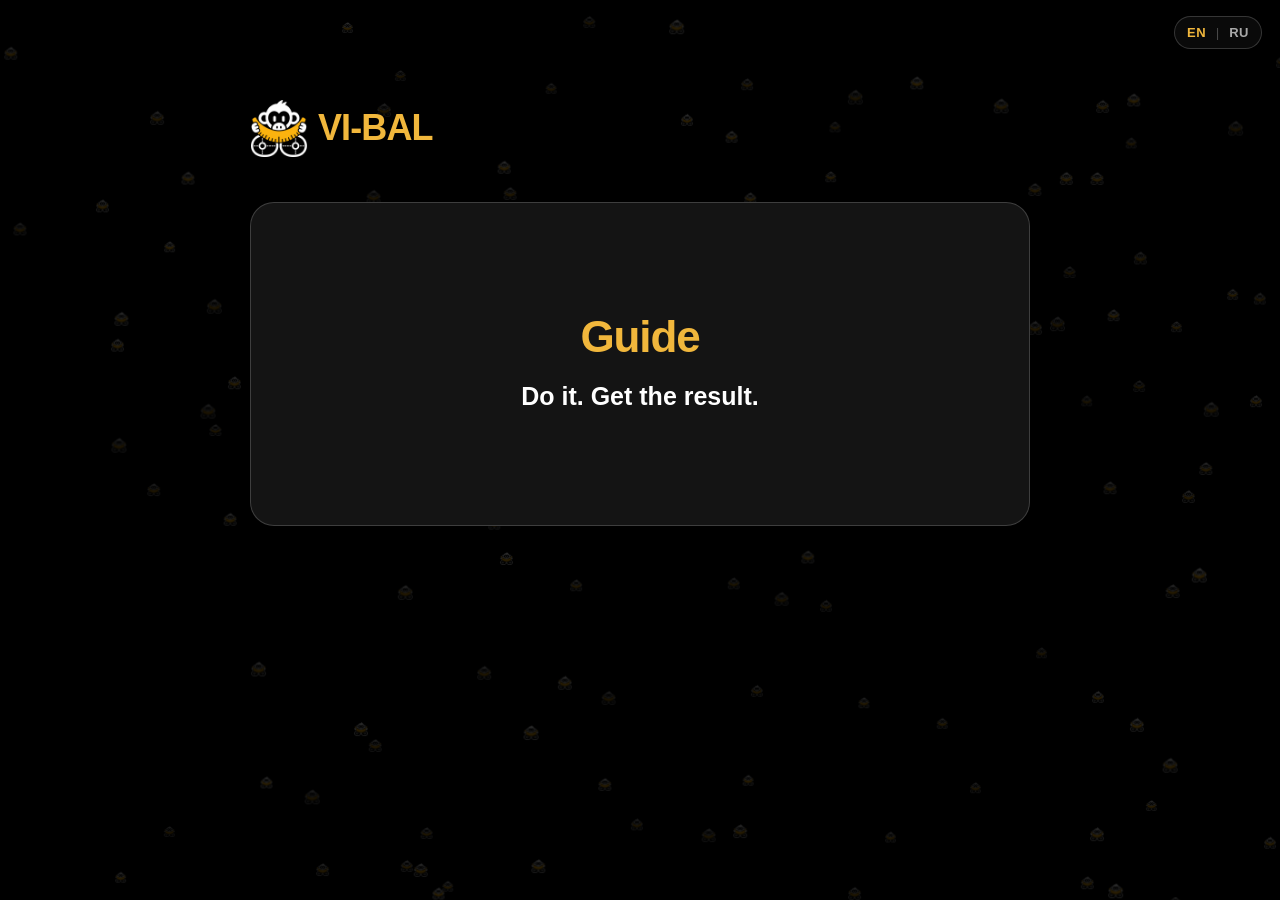
==== guide/index.html @ fb965105 "Add files via upload" ====
<!doctype html>
<html lang="en" data-current-lang="en">
<head>
  <meta charset="utf-8">
  <meta name="viewport" content="width=device-width, initial-scale=1, viewport-fit=cover">
  <meta name="theme-color" content="#000000">
  <title>Guide — VI-BAL</title>
  <link rel="icon" type="image/png" href="../assets/favicon.png">
  <link rel="stylesheet" href="../assets/style.css">
  <script src="../assets/site.js" defer></script>
</head>
<body data-title-en="Guide — VI-BAL" data-title-ru="Инструкция — VI-BAL">
  <nav class="lang-switch" aria-label="Language">
    <button type="button" data-lang-button="en">EN</button><span class="divider">|</span><button type="button" data-lang-button="ru">RU</button>
  </nav>
  <main class="inner-page">
    <div class="inner-wrap">
      <a class="brand-home" data-route data-file-href="../index.html" data-web-href="../" href="../index.html?lang=en"><img src="../assets/MonkeyLogo.jpg" alt=""><span>VI-BAL</span></a>
      <section class="content-card centered">
        <div>
          <div data-lang="en"><h1 class="page-title">Guide</h1><p class="page-lead">Do it. Get the result.</p></div>
          <div data-lang="ru"><h1 class="page-title">Инструкция</h1><p class="page-lead">Сделай. Получи результат.</p></div>
        </div>
      </section>
    </div>
  </main>
</body>
</html>
---- assets/style.css ----
:root {
  --bg: #000000;
  --yellow: rgb(241, 183, 60);
  --panel: rgb(20, 20, 20);
  --panel-border: rgba(255, 255, 255, 0.18);
  --text: #ffffff;
  --text-secondary: rgba(255, 255, 255, 0.65);
  --page-pad: clamp(18px, 4vw, 42px);
  --card-radius: clamp(16px, 2.2vw, 24px);
  --button-radius: clamp(14px, 1.9vw, 20px);
  --content-width: 780px;
}

* { box-sizing: border-box; }

html {
  background: var(--bg);
  color-scheme: dark;
  overscroll-behavior-y: none;
}

body {
  margin: 0;
  min-height: 100vh;
  background: var(--bg);
  color: var(--text);
  font-family: -apple-system, BlinkMacSystemFont, "SF Pro Display", "SF Pro Text", "Segoe UI", sans-serif;
  -webkit-font-smoothing: antialiased;
  text-rendering: optimizeLegibility;
}

a { color: inherit; }

button, a {
  -webkit-tap-highlight-color: transparent;
}

:focus-visible {
  outline: 3px solid rgba(241, 183, 60, 0.9);
  outline-offset: 4px;
}

.lang-switch {
  position: fixed;
  z-index: 10;
  top: max(16px, env(safe-area-inset-top));
  right: max(18px, env(safe-area-inset-right));
  display: inline-flex;
  align-items: center;
  gap: 7px;
  padding: 7px 9px;
  border: 1px solid var(--panel-border);
  border-radius: 999px;
  background: rgba(12, 12, 12, 0.86);
  backdrop-filter: blur(10px);
  -webkit-backdrop-filter: blur(10px);
}

.lang-switch button {
  appearance: none;
  border: 0;
  padding: 2px 3px;
  background: transparent;
  color: var(--text-secondary);
  font: inherit;
  font-size: 13px;
  line-height: 1;
  font-weight: 700;
  letter-spacing: 0.04em;
  cursor: pointer;
}

.lang-switch button.active { color: var(--yellow); }
.lang-switch .divider { color: rgba(255,255,255,0.28); font-size: 12px; }

.home-page {
  min-height: 100vh;
  display: grid;
  place-items: center;
  padding: clamp(68px, 9vh, 96px) var(--page-pad) clamp(34px, 6vh, 68px);
}

.home-stack {
  width: min(100%, 500px);
  display: flex;
  flex-direction: column;
  align-items: stretch;
  gap: clamp(13px, 2vh, 18px);
}

.hero-brand {
  display: flex;
  flex-direction: column;
  align-items: center;
  gap: clamp(8px, 1.4vh, 12px);
  margin-bottom: clamp(10px, 2vh, 18px);
}

.hero-logo {
  display: block;
  width: clamp(170px, 32vw, 270px);
  height: auto;
  max-height: 31vh;
  object-fit: contain;
}

.hero-title {
  margin: 0;
  color: var(--yellow);
  font-size: clamp(48px, 8vw, 72px);
  line-height: 0.98;
  font-weight: 900;
  letter-spacing: -0.035em;
}

.menu-button {
  display: grid;
  place-items: center;
  min-height: clamp(56px, 7.2vh, 66px);
  padding: 12px 20px;
  border: 1px solid var(--panel-border);
  border-radius: var(--button-radius);
  background: var(--yellow);
  color: #000;
  text-decoration: none;
  font-size: clamp(18px, 2.4vw, 21px);
  font-weight: 650;
  text-align: center;
  transition: filter 120ms ease, transform 120ms ease;
}

.menu-button:hover { filter: brightness(1.045); }
.menu-button:active { transform: scale(0.992); filter: brightness(0.97); }

.inner-page {
  min-height: 100vh;
  padding: clamp(82px, 11vh, 112px) var(--page-pad) clamp(34px, 6vh, 72px);
}

.inner-wrap {
  width: min(100%, var(--content-width));
  margin: 0 auto;
}

.brand-home {
  width: fit-content;
  display: inline-flex;
  align-items: center;
  gap: 10px;
  margin-bottom: clamp(28px, 5vh, 48px);
  color: var(--yellow);
  text-decoration: none;
}

.brand-home img {
  width: clamp(44px, 6vw, 58px);
  height: clamp(44px, 6vw, 58px);
  object-fit: cover;
}

.brand-home span {
  font-size: clamp(27px, 4vw, 36px);
  line-height: 1;
  font-weight: 900;
  letter-spacing: -0.025em;
}

.content-card {
  width: 100%;
  padding: clamp(22px, 4vw, 38px);
  border: 1px solid var(--panel-border);
  border-radius: var(--card-radius);
  background: var(--panel);
}

.content-card.centered {
  min-height: clamp(210px, 36vh, 330px);
  display: grid;
  place-items: center;
  text-align: center;
}

.page-title {
  margin: 0 0 18px;
  color: var(--yellow);
  font-size: clamp(30px, 5vw, 44px);
  line-height: 1.05;
  font-weight: 850;
  letter-spacing: -0.025em;
}

.page-lead {
  margin: 0;
  color: var(--text);
  font-size: clamp(19px, 3vw, 25px);
  line-height: 1.45;
  font-weight: 560;
}

.support-card .page-lead { margin-bottom: 26px; }

.contact-block {
  display: grid;
  gap: 14px;
}

.contact-item {
  padding: 16px 18px;
  border: 1px solid var(--panel-border);
  border-radius: calc(var(--card-radius) * 0.75);
  background: rgba(0,0,0,0.25);
}

.contact-label {
  display: block;
  margin-bottom: 6px;
  color: var(--text-secondary);
  font-size: 13px;
  font-weight: 700;
  letter-spacing: 0.06em;
  text-transform: uppercase;
}

.contact-value {
  display: inline-block;
  color: var(--yellow);
  font-size: clamp(18px, 3vw, 22px);
  font-weight: 700;
  text-decoration: none;
  overflow-wrap: anywhere;
  user-select: text;
}

.contact-value:hover { text-decoration: underline; text-underline-offset: 4px; }

.policy-card {
  text-align: left;
}

.policy-card .page-title { margin-bottom: 8px; }
.policy-meta {
  margin: 0 0 30px;
  color: var(--text-secondary);
  font-size: 15px;
}

.policy-card h2 {
  margin: 34px 0 12px;
  color: var(--yellow);
  font-size: clamp(20px, 3vw, 25px);
  line-height: 1.25;
}

.policy-card p,
.policy-card li {
  color: rgba(255,255,255,0.88);
  font-size: clamp(16px, 2.2vw, 18px);
  line-height: 1.68;
}

.policy-card p { margin: 0 0 15px; }
.policy-card ul { margin: 10px 0 18px; padding-left: 1.25em; }
.policy-card li { margin: 6px 0; }
.policy-card strong { color: var(--text); }
.policy-card .policy-email { color: var(--yellow); text-decoration: none; font-weight: 700; }
.policy-card .policy-email:hover { text-decoration: underline; text-underline-offset: 4px; }

.error-code {
  margin: 0 0 4px;
  color: var(--yellow);
  font-size: clamp(66px, 14vw, 112px);
  font-weight: 900;
  line-height: 0.95;
  letter-spacing: -0.05em;
}

.error-text {
  margin: 0 0 26px;
  color: var(--text);
  font-size: clamp(19px, 3vw, 25px);
  font-weight: 600;
}

.compact-button {
  display: inline-grid;
  place-items: center;
  min-height: 52px;
  padding: 10px 26px;
  border: 1px solid var(--panel-border);
  border-radius: var(--button-radius);
  background: var(--yellow);
  color: #000;
  text-decoration: none;
  font-weight: 700;
}

[data-lang] { display: none; }
html[data-current-lang="en"] [data-lang="en"] { display: block; }
html[data-current-lang="ru"] [data-lang="ru"] { display: block; }

@media (max-width: 620px) {
  .lang-switch { top: max(12px, env(safe-area-inset-top)); right: 14px; }
  .home-page { align-items: start; padding-top: clamp(80px, 11vh, 100px); }
  .hero-logo { width: clamp(155px, 48vw, 230px); }
  .inner-page { padding-top: 82px; }
  .content-card { padding: 22px 19px; }
  .policy-card p, .policy-card li { line-height: 1.62; }
}

@media (prefers-reduced-motion: reduce) {
  *, *::before, *::after { scroll-behavior: auto !important; transition: none !important; }
}

/* Decorative background: exact copies of the existing VI-BAL logo only. */
.ambient-logos {
  position: fixed;
  inset: 0;
  z-index: 0;
  overflow: hidden;
  pointer-events: none;
  user-select: none;
  contain: strict;
}

.ambient-logo {
  position: absolute;
  left: 0;
  top: 0;
  object-fit: cover;
  will-change: transform;
}

.home-page,
.inner-page {
  position: relative;
  z-index: 1;
}

.lang-switch {
  z-index: 20;
}
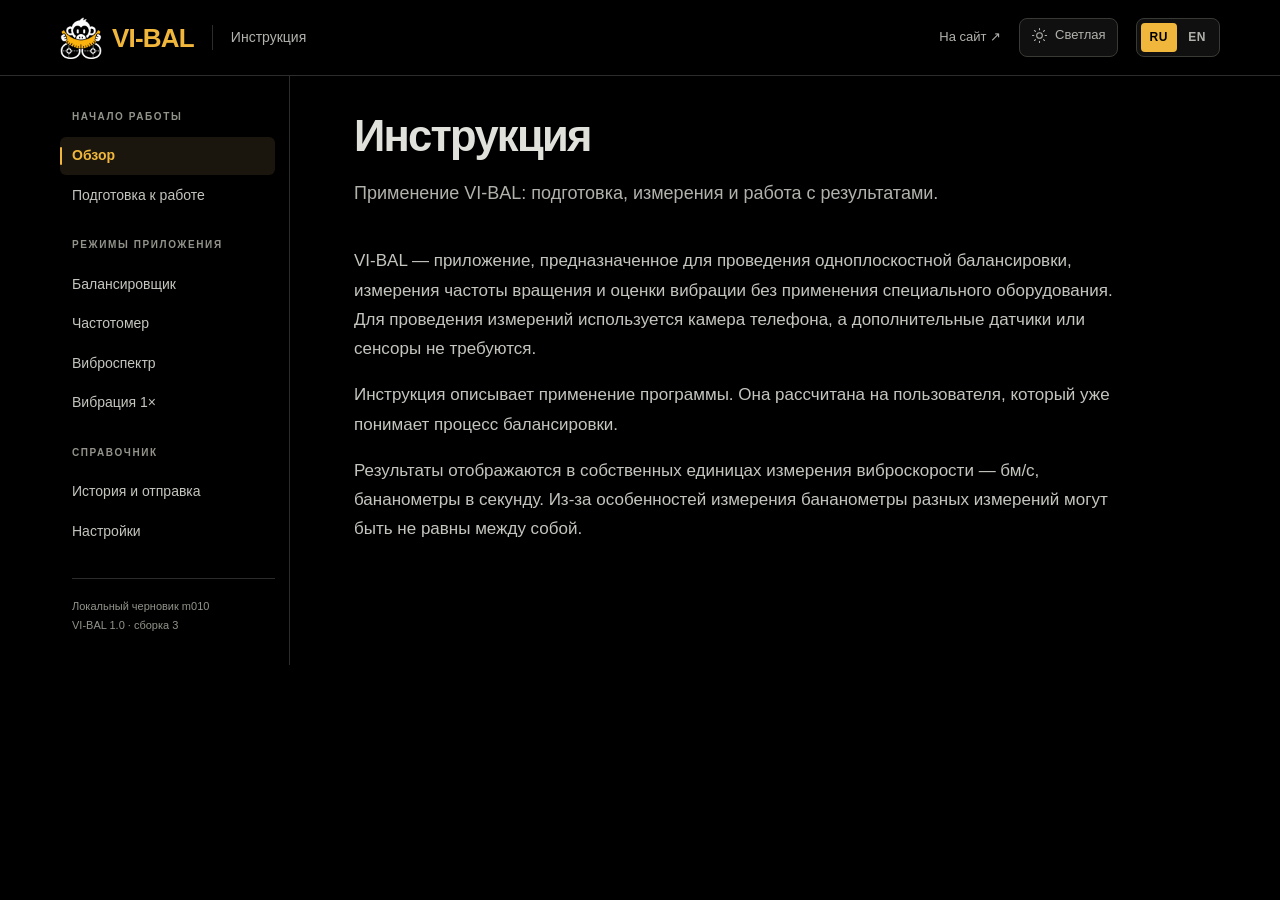
==== commit ea5568a9: "Add files via upload" ====
--- a/guide/index.html
+++ b/guide/index.html
@@ -1,28 +1,34 @@
 <!doctype html>
-<html lang="en" data-current-lang="en">
+<html lang="ru" data-language="ru" data-theme="dark">
 <head>
-  <meta charset="utf-8">
-  <meta name="viewport" content="width=device-width, initial-scale=1, viewport-fit=cover">
-  <meta name="theme-color" content="#000000">
-  <title>Guide — VI-BAL</title>
-  <link rel="icon" type="image/png" href="../assets/favicon.png">
-  <link rel="stylesheet" href="../assets/style.css">
-  <script src="../assets/site.js" defer></script>
+<meta charset="utf-8"><meta name="viewport" content="width=device-width,initial-scale=1,viewport-fit=cover">
+<meta name="theme-color" content="#000000"><meta name="robots" content="noindex,nofollow">
+<meta name="description" content="Применение VI-BAL: подготовка, измерения и работа с результатами.">
+<title>Инструкция — VI-BAL</title>
+<script>window.VIBAL_GUIDE = {languages: ["ru", "en"], defaultLanguage: "ru", themes: ["dark", "light"], defaultTheme: "dark"};
+(function(){var c=window.VIBAL_GUIDE,p=new URLSearchParams(location.search),s=null,t=null;
+try{s=localStorage.getItem("vibal-guide-language");t=localStorage.getItem("vibal-guide-theme");}catch(e){}
+var l=c.languages.indexOf(p.get("lang"))>=0?p.get("lang"):(c.languages.indexOf(s)>=0?s:c.defaultLanguage);
+var h=c.themes.indexOf(p.get("theme"))>=0?p.get("theme"):(c.themes.indexOf(t)>=0?t:c.defaultTheme);
+var r=document.documentElement;r.setAttribute("lang",l);r.setAttribute("data-language",l);r.setAttribute("data-theme",h);})();</script>
+<link rel="icon" type="image/png" href="assets/favicon.png">
+<link rel="stylesheet" href="assets/guide.css">
+<script src="assets/guide.js" defer></script>
 </head>
-<body data-title-en="Guide — VI-BAL" data-title-ru="Инструкция — VI-BAL">
-  <nav class="lang-switch" aria-label="Language">
-    <button type="button" data-lang-button="en">EN</button><span class="divider">|</span><button type="button" data-lang-button="ru">RU</button>
-  </nav>
-  <main class="inner-page">
-    <div class="inner-wrap">
-      <a class="brand-home" data-route data-file-href="../index.html" data-web-href="../" href="../index.html?lang=en"><img src="../assets/MonkeyLogo.jpg" alt=""><span>VI-BAL</span></a>
-      <section class="content-card centered">
-        <div>
-          <div data-lang="en"><h1 class="page-title">Guide</h1><p class="page-lead">Do it. Get the result.</p></div>
-          <div data-lang="ru"><h1 class="page-title">Инструкция</h1><p class="page-lead">Сделай. Получи результат.</p></div>
-        </div>
-      </section>
-    </div>
-  </main>
-</body>
-</html>
+<body data-page="index" data-title-ru="Инструкция — VI-BAL" data-title-en="User guide — VI-BAL">
+<a class="skip-link" href="#main"><span data-lang="ru" lang="ru">К тексту инструкции</span><span data-lang="en" lang="en">Skip to guide text</span></a>
+<noscript><p class="noscript">Для переключения языка, темы и мобильного меню нужен JavaScript. Русский текст доступен ниже.</p></noscript>
+<header class="site-header"><div class="header-inner">
+<a class="brand" href="index.html" aria-label="VI-BAL: инструкция" data-label-ru="VI-BAL: инструкция" data-label-en="VI-BAL: user guide"><img src="assets/MonkeyLogo.jpg" alt="" width="42" height="42"><span class="brand-word">VI-BAL</span><span class="header-name"><span data-lang="ru" lang="ru">Инструкция</span><span data-lang="en" lang="en">User guide</span></span></a>
+<div class="header-actions">
+<a href="https://vi-bal.com/" data-website target="_blank" rel="noopener noreferrer" class="site-link"><span data-lang="ru" lang="ru">На сайт ↗</span><span data-lang="en" lang="en">Website ↗</span></a>
+<button type="button" id="theme-toggle" class="theme-toggle" aria-label="Включить светлую тему" title="Включить светлую тему"><span class="theme-action-light"><svg viewBox="0 0 24 24" width="17" height="17" fill="none" stroke="currentColor" stroke-width="1.5" stroke-linecap="round" aria-hidden="true"><circle cx="12" cy="12" r="4"/><path d="M12 2v2m0 16v2M2 12h2m16 0h2M4.9 4.9l1.4 1.4m11.4 11.4 1.4 1.4M4.9 19.1l1.4-1.4M17.7 6.3l1.4-1.4"/></svg><span data-lang="ru" lang="ru">Светлая</span><span data-lang="en" lang="en">Light</span></span><span class="theme-action-dark"><svg viewBox="0 0 24 24" width="17" height="17" fill="none" stroke="currentColor" stroke-width="1.5" stroke-linecap="round" stroke-linejoin="round" aria-hidden="true"><path d="M20 14.1A8.3 8.3 0 0 1 9.9 4 8.3 8.3 0 1 0 20 14.1Z"/></svg><span data-lang="ru" lang="ru">Тёмная</span><span data-lang="en" lang="en">Dark</span></span></button>
+<div class="lang-switch" role="group" aria-label="Язык инструкции" data-label-ru="Язык инструкции" data-label-en="Guide language"><button type="button" data-language-button="ru" aria-pressed="true" lang="ru">RU</button><button type="button" data-language-button="en" aria-pressed="false" lang="en">EN</button></div>
+</div></div></header>
+<button type="button" id="menu-toggle" class="mobile-nav-toggle" aria-controls="contents" aria-expanded="false"><span data-lang="ru" lang="ru">Содержание инструкции</span><span data-lang="en" lang="en">Guide contents</span><span class="menu-indicator" aria-hidden="true">⌄</span></button>
+<div class="layout"><nav id="contents" class="sidebar" aria-label="Содержание" data-label-ru="Содержание" data-label-en="Contents"><div class="nav-group"><p class="sidebar-title"><span data-lang="ru" lang="ru">Начало работы</span><span data-lang="en" lang="en">Getting started</span></p><a class="chapter-link" href="index.html" aria-current="page"><span data-lang="ru" lang="ru">Обзор</span><span data-lang="en" lang="en">Overview</span></a><a class="chapter-link" href="preparation.html"><span data-lang="ru" lang="ru">Подготовка к работе</span><span data-lang="en" lang="en">Getting started</span></a></div><div class="nav-group"><p class="sidebar-title"><span data-lang="ru" lang="ru">Режимы приложения</span><span data-lang="en" lang="en">App modes</span></p><a class="chapter-link" href="balancer.html"><span data-lang="ru" lang="ru">Балансировщик</span><span data-lang="en" lang="en">Balancer</span></a><a class="chapter-link" href="frequency-meter.html"><span data-lang="ru" lang="ru">Частотомер</span><span data-lang="en" lang="en">Frequency Meter</span></a><a class="chapter-link" href="vibration-spectrum.html"><span data-lang="ru" lang="ru">Виброспектр</span><span data-lang="en" lang="en">Vibration Spectrum</span></a><a class="chapter-link" href="vibration-1x.html"><span data-lang="ru" lang="ru">Вибрация 1×</span><span data-lang="en" lang="en">1× Vibration</span></a></div><div class="nav-group"><p class="sidebar-title"><span data-lang="ru" lang="ru">Справочник</span><span data-lang="en" lang="en">Reference</span></p><a class="chapter-link" href="history.html"><span data-lang="ru" lang="ru">История и отправка</span><span data-lang="en" lang="en">History and sharing</span></a><a class="chapter-link" href="settings.html"><span data-lang="ru" lang="ru">Настройки</span><span data-lang="en" lang="en">Settings</span></a></div><div class="nav-footer"><span data-lang="ru" lang="ru">Локальный черновик m010<br>VI-BAL 1.0 · сборка 3</span><span data-lang="en" lang="en">Local draft m010<br>VI-BAL 1.0 · build 3</span></div></nav>
+<main id="main" class="main"><header class="page-header"><h1><span data-lang="ru" lang="ru">Инструкция</span><span data-lang="en" lang="en">User guide</span></h1><p class="page-description"><span data-lang="ru" lang="ru">Применение VI-BAL: подготовка, измерения и работа с результатами.</span><span data-lang="en" lang="en">Using VI-BAL: preparation, measurements and results.</span></p></header>
+<div class="home-intro"><p><span data-lang="ru" lang="ru">VI-BAL — приложение, предназначенное для проведения одноплоскостной балансировки, измерения частоты вращения и оценки вибрации без применения специального оборудования. Для проведения измерений используется камера телефона, а дополнительные датчики или сенсоры не требуются.</span><span data-lang="en" lang="en">VI-BAL is an app for performing single-plane balancing, measuring rotational frequency and assessing vibration without specialist equipment. Measurements use the phone’s camera; no additional sensors are required.</span></p><p><span data-lang="ru" lang="ru">Инструкция описывает применение программы. Она рассчитана на пользователя, который уже понимает процесс балансировки.</span><span data-lang="en" lang="en">This guide explains how to use the app. It assumes that the user already understands the balancing process.</span></p><p><span data-lang="ru" lang="ru">Результаты отображаются в собственных единицах измерения виброскорости — бм/с, бананометры в секунду. Из-за особенностей измерения бананометры разных измерений могут быть не равны между собой.</span><span data-lang="en" lang="en">Results are displayed in the app’s own units of vibration velocity — bm/s, bananometers per second. Because of the way measurements are made, a bananometer in one measurement may not represent the same value as in another.</span></p></div>
+
+</main></div>
+</body></html>
--- a/guide/assets/guide.css
+++ b/guide/assets/guide.css
@@ -0,0 +1,178 @@
+/* VI-BAL manual m005. Original navigation shell; unboxed reading text. */
+:root {
+  color-scheme: dark;
+  --bg: #000;
+  --text: #c5c5bf;
+  --heading: #e1e1db;
+  --muted: #b2b2ad;
+  --quiet: #93938b;
+  --line: #2c2c2c;
+  --accent: #f1b73c;
+  --brand: #f1b73c;
+  --accent-surface: #1a160e;
+  --hover: #141414;
+  --control-bg: #101010;
+  --control-line: #3a3a34;
+  --menu-bg: #0b0b0a;
+  --button-active-bg: #f1b73c;
+  --button-active-text: #000;
+  --header: 76px;
+  --max: 1160px;
+}
+:root[data-theme="light"] {
+  color-scheme: light;
+  --bg: #f5f3ee;
+  --text: #1b1b19;
+  --heading: #11110f;
+  --muted: #51514b;
+  --quiet: #62625b;
+  --line: #d9d6ce;
+  --accent: #78540a;
+  --brand: #332c1c;
+  --accent-surface: #eae0ca;
+  --hover: #eae7df;
+  --control-bg: #efede6;
+  --control-line: #c9c5b9;
+  --menu-bg: #f5f3ee;
+  --button-active-bg: #f1b73c;
+  --button-active-text: #16140e;
+}
+* { box-sizing: border-box; }
+html { background: var(--bg); scroll-behavior: auto; -webkit-text-size-adjust: 100%; }
+body {
+  margin: 0; min-height: 100vh; color: var(--text); background: var(--bg);
+  font-family: -apple-system, BlinkMacSystemFont, "Segoe UI", Arial, sans-serif;
+  font-size: 17px; line-height: 1.72; -webkit-font-smoothing: antialiased;
+}
+html[data-language="ru"] [data-lang="en"],
+html[data-language="en"] [data-lang="ru"], [hidden] { display: none !important; }
+a { color: var(--accent); text-underline-offset: .19em; text-decoration-thickness: 1px; }
+a:hover { text-decoration-color: currentColor; }
+button { font: inherit; color: inherit; cursor: pointer; touch-action: manipulation; }
+button, a { -webkit-tap-highlight-color: transparent; }
+a:focus-visible, button:focus-visible { outline: 2px solid var(--accent); outline-offset: 5px; border-radius: 4px; }
+::selection { color: #111; background: #f1b73c; }
+img { max-width: 100%; height: auto; }
+.skip-link { position: fixed; left: 20px; top: -120px; z-index: 100; padding: 12px 18px; background: var(--button-active-bg); color: #000; border-radius: 8px; }
+.skip-link:focus { top: 12px; }
+.site-header { height: var(--header); position: sticky; top: 0; z-index: 40; background: var(--bg); border-bottom: 1px solid var(--line); }
+.header-inner { width: min(calc(100% - 64px), var(--max)); height: 100%; margin: auto; display: flex; align-items: center; justify-content: space-between; gap: 20px; }
+.brand { display: flex; align-items: center; gap: 10px; color: var(--brand); text-decoration: none; flex-shrink: 0; }
+.brand img { width: 42px; height: 42px; object-fit: contain; border-radius: 8px; }
+.brand-word { font-size: 26px; letter-spacing: -.8px; font-weight: 850; line-height: 1; }
+.header-name { color: var(--muted); font-size: 14px; border-left: 1px solid var(--line); padding-left: 18px; margin-left: 8px; font-weight: 400; letter-spacing: 0; }
+.header-actions { display: flex; align-items: center; gap: 18px; }
+.site-link { color: var(--muted); text-decoration: none; font-size: 13px; white-space: nowrap; }
+.site-link:hover { color: var(--heading); }
+.theme-toggle { height: 39px; border: 1px solid var(--control-line); border-radius: 8px; background: var(--control-bg); color: var(--muted); font-size: 13px; line-height: 1.3; padding: 0 11px; }
+.theme-toggle:hover { background: var(--hover); color: var(--heading); }
+.theme-action-light, .theme-action-dark { display: inline-flex; align-items: center; gap: 7px; white-space: nowrap; }
+.theme-toggle svg { flex-shrink: 0; }
+html[data-theme="dark"] .theme-action-dark,
+html[data-theme="light"] .theme-action-light { display: none !important; }
+.lang-switch { display: flex; align-items: center; gap: 2px; padding: 4px; border: 1px solid var(--control-line); border-radius: 8px; background: var(--control-bg); }
+.lang-switch button { border: 0; background: transparent; font-size: 12px; font-weight: 700; letter-spacing: .05em; line-height: 1.3; padding: 7px 9px; border-radius: 4px; color: var(--muted); }
+.lang-switch button[aria-pressed="true"] { background: var(--button-active-bg); color: var(--button-active-text); }
+.lang-switch button:hover:not([aria-pressed="true"]) { background: var(--hover); color: var(--heading); }
+.mobile-nav-toggle { display: none; }
+.layout { width: min(calc(100% - 64px), var(--max)); margin: 0 auto; display: grid; grid-template-columns: 230px minmax(0, 1fr); gap: 64px; align-items: start; }
+.sidebar { position: sticky; top: var(--header); padding: 32px 14px 30px 0; border-right: 1px solid var(--line); max-height: calc(100vh - var(--header)); overflow-y: auto; scrollbar-width: thin; scrollbar-color: var(--line) transparent; overscroll-behavior: contain; }
+.sidebar-title { font-size: 10px; font-weight: 700; text-transform: uppercase; letter-spacing: .16em; color: var(--quiet); margin: 0 0 12px 12px; }
+.nav-group + .nav-group { margin-top: 22px; }
+.chapter-link { display: flex; align-items: baseline; gap: 10px; position: relative; padding: 9px 9px 9px 12px; text-decoration: none; color: var(--text); font-size: 14px; line-height: 1.4; border-radius: 6px; margin: 2px 0; }
+.nav-number { color: var(--quiet); font-size: 11px; font-variant-numeric: tabular-nums; letter-spacing: .03em; min-width: 16px; font-weight: 500; }
+.chapter-link:hover { background: var(--hover); color: var(--heading); }
+.chapter-link[aria-current="page"] { color: var(--accent); background: var(--accent-surface); font-weight: 600; }
+.chapter-link[aria-current="page"]::before { content: ""; position: absolute; width: 2px; border-radius: 2px; background: var(--accent); top: 10px; bottom: 10px; left: 0; }
+.chapter-link[aria-current="page"] .nav-number { color: var(--accent); }
+.section-links { padding: 6px 0 8px 28px; list-style: none; margin: 0; }
+.section-links a { font-size: 12px; line-height: 1.45; color: var(--muted); text-decoration: none; display: block; padding: 5px 7px; border-left: 1px solid var(--line); }
+.section-links a:hover { color: var(--heading); }
+.section-links a.active { color: var(--accent); border-left-color: var(--accent); }
+.nav-footer { margin: 28px 0 0 12px; padding-top: 18px; border-top: 1px solid var(--line); color: var(--quiet); font-size: 11px; line-height: 1.7; }
+.main { min-width: 0; max-width: 790px; padding: 36px 0 56px; }
+h1 { color: var(--heading); font-size: clamp(35px, 3.4vw, 48px); letter-spacing: -.04em; line-height: 1.12; font-weight: 750; margin: 0 0 18px; overflow-wrap: anywhere; }
+.page-description { margin: 0; color: var(--muted); font-size: 18px; line-height: 1.65; max-width: 690px; }
+.page-header { margin-bottom: 38px; }
+/* The reading pane is continuous text: no cards, shaded notes or section boxes. */
+.guide-section { margin-bottom: 40px; scroll-margin-top: calc(var(--header) + 28px); }
+#main { scroll-margin-top: calc(var(--header) + 28px); }
+.section-heading { display: flex; align-items: baseline; gap: 12px; color: var(--heading); font-size: 25px; letter-spacing: -.023em; line-height: 1.3; font-weight: 650; margin: 0 0 19px; overflow-wrap: break-word; }
+.section-index { font-size: 12px; letter-spacing: 0; font-variant-numeric: tabular-nums; color: var(--accent); font-weight: 600; flex-shrink: 0; }
+.guide-section p, .home-intro p { color: var(--text); margin: 0 0 17px; font-size: 17px; line-height: 1.72; overflow-wrap: break-word; }
+.guide-section p:last-child, .home-intro p:last-child { margin-bottom: 0; }
+strong { font-weight: 650; color: inherit; }
+.chapter-pager { display: flex; align-items: baseline; justify-content: space-between; gap: 28px; margin-top: 44px; padding-top: 22px; }
+.pager-link { max-width: 48%; font-size: 14px; line-height: 1.5; text-decoration: none; overflow-wrap: break-word; }
+.pager-link:hover { text-decoration: underline; }
+.pager-next { margin-left: auto; text-align: right; }
+.noscript { padding: 16px 24px; }
+@media (max-width: 1100px) and (min-width: 801px) {
+  .layout { grid-template-columns: 220px minmax(0, 1fr); gap: 38px; }
+  .header-name { padding-left: 14px; margin-left: 4px; }
+  .header-actions { gap: 14px; }
+}
+@media (max-width: 1000px) { .site-link { display: none; } }
+@media (max-width: 800px) {
+  :root { --header: 65px; }
+  .header-inner { width: calc(100% - 36px); gap: 10px; }
+  .brand { gap: 6px; }
+  .brand img { width: 35px; height: 35px; }
+  .brand-word { font-size: 23px; }
+  .header-name { display: none; }
+  .header-actions { gap: 10px; }
+  .theme-toggle { font-size: 12px; padding: 0 9px; }
+  .lang-switch { padding: 3px; gap: 1px; }
+  .lang-switch button { padding: 7px 8px; font-size: 11px; }
+  .layout { display: block; width: calc(100% - 40px); }
+  .mobile-nav-toggle { display: flex; align-items: center; justify-content: space-between; position: sticky; top: var(--header); z-index: 35; background: var(--menu-bg); width: 100%; height: 47px; border: 0; border-bottom: 1px solid var(--line); border-radius: 0; padding: 0 20px; color: var(--text); font-size: 13px; line-height: 1.5; }
+  .menu-indicator { color: var(--accent); font-size: 16px; line-height: 1; }
+  .mobile-nav-toggle[aria-expanded="true"] .menu-indicator { transform: rotate(180deg); }
+  .sidebar { display: none; position: fixed; top: calc(var(--header) + 47px); left: 0; right: 0; max-height: calc(100vh - var(--header) - 47px); max-height: calc(100dvh - var(--header) - 47px); z-index: 34; padding: 20px 26px 30px; background: var(--menu-bg); border-right: 0; border-bottom: 1px solid var(--line); }
+  .sidebar.open { display: block; }
+  .chapter-link { font-size: 15px; padding-top: 10px; padding-bottom: 10px; }
+  .section-links a { font-size: 13px; padding-top: 7px; padding-bottom: 7px; }
+  .nav-footer { margin-top: 20px; }
+  .main { max-width: 720px; margin: 0 auto; padding-top: 27px; }
+  h1 { font-size: 36px; letter-spacing: -.035em; }
+  .page-description { font-size: 16px; }
+  .page-header { margin-bottom: 30px; }
+  .guide-section { margin-bottom: 34px; }
+  .guide-section, #main { scroll-margin-top: calc(var(--header) + 68px); }
+  .section-heading { font-size: 22px; gap: 10px; margin-bottom: 17px; }
+  .section-index { font-size: 11px; }
+  .guide-section p, .home-intro p { font-size: 16px; line-height: 1.72; }
+  .chapter-pager { gap: 18px; margin-top: 32px; }
+  .pager-link { font-size: 13px; }
+}
+@media (max-width: 480px) {
+  .layout { width: calc(100% - 36px); }
+  .header-inner { width: calc(100% - 28px); }
+  .header-actions { gap: 7px; }
+  .brand img { width: 32px; height: 32px; }
+  .brand-word { font-size: 22px; }
+  .lang-switch button { padding: 7px 6px; }
+  h1 { font-size: 34px; }
+}
+@media (max-width: 350px) {
+  .header-inner { width: calc(100% - 20px); gap: 6px; }
+  .brand img { width: 28px; height: 28px; }
+  .brand-word { font-size: 20px; }
+  .brand { gap: 4px; }
+  .theme-toggle { padding: 0 7px; font-size: 11px; }
+  .theme-action-light, .theme-action-dark { gap: 5px; }
+  .theme-toggle svg { width: 15px; height: 15px; }
+  .header-actions { gap: 6px; }
+  .lang-switch button { padding: 7px 5px; }
+}
+@media (prefers-reduced-motion: reduce) { * { scroll-behavior: auto !important; transition: none !important; } }
+@media print {
+  :root, :root[data-theme="light"] { color-scheme: light; --bg: #fff; --text: #000; --heading: #000; --muted: #222; --accent: #30250f; }
+  .site-header, .sidebar, .mobile-nav-toggle, .chapter-pager, .skip-link, .noscript { display: none !important; }
+  .layout { display: block; margin: 0; padding: 0; width: 100%; max-width: none; }
+  .main { max-width: none; padding: 0; }
+  body, .guide-section p, .home-intro p { font-size: 12pt; }
+  h1 { font-size: 24pt; }
+  .section-heading { font-size: 16pt; break-after: avoid; }
+  p { orphans: 3; widows: 3; }
+}
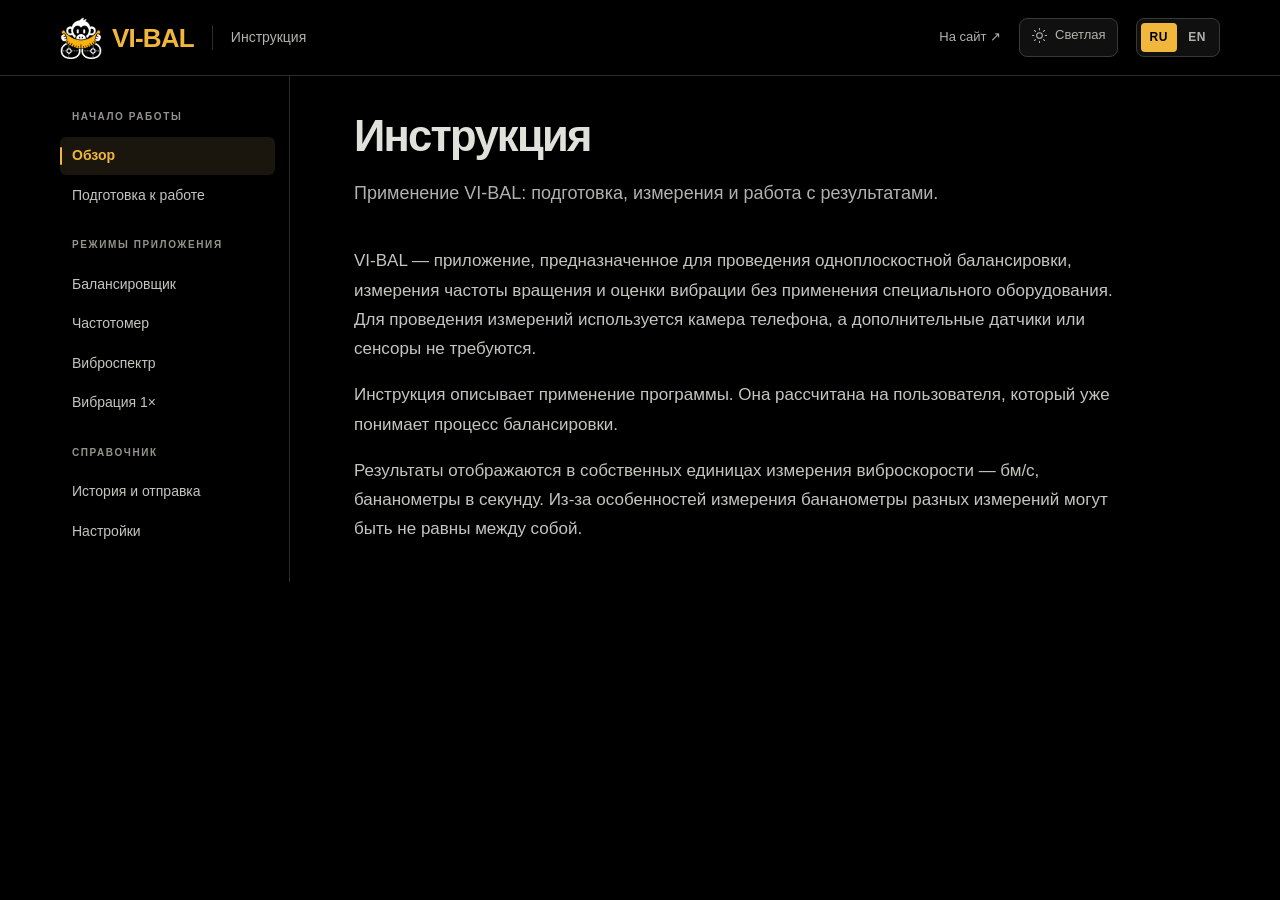
==== commit f9944b26: "Add files via upload" ====
--- a/guide/index.html
+++ b/guide/index.html
@@ -2,7 +2,7 @@
 <html lang="ru" data-language="ru" data-theme="dark">
 <head>
 <meta charset="utf-8"><meta name="viewport" content="width=device-width,initial-scale=1,viewport-fit=cover">
-<meta name="theme-color" content="#000000"><meta name="robots" content="noindex,nofollow">
+<meta name="theme-color" content="#000000">
 <meta name="description" content="Применение VI-BAL: подготовка, измерения и работа с результатами.">
 <title>Инструкция — VI-BAL</title>
 <script>window.VIBAL_GUIDE = {languages: ["ru", "en"], defaultLanguage: "ru", themes: ["dark", "light"], defaultTheme: "dark"};
@@ -26,7 +26,7 @@
 <div class="lang-switch" role="group" aria-label="Язык инструкции" data-label-ru="Язык инструкции" data-label-en="Guide language"><button type="button" data-language-button="ru" aria-pressed="true" lang="ru">RU</button><button type="button" data-language-button="en" aria-pressed="false" lang="en">EN</button></div>
 </div></div></header>
 <button type="button" id="menu-toggle" class="mobile-nav-toggle" aria-controls="contents" aria-expanded="false"><span data-lang="ru" lang="ru">Содержание инструкции</span><span data-lang="en" lang="en">Guide contents</span><span class="menu-indicator" aria-hidden="true">⌄</span></button>
-<div class="layout"><nav id="contents" class="sidebar" aria-label="Содержание" data-label-ru="Содержание" data-label-en="Contents"><div class="nav-group"><p class="sidebar-title"><span data-lang="ru" lang="ru">Начало работы</span><span data-lang="en" lang="en">Getting started</span></p><a class="chapter-link" href="index.html" aria-current="page"><span data-lang="ru" lang="ru">Обзор</span><span data-lang="en" lang="en">Overview</span></a><a class="chapter-link" href="preparation.html"><span data-lang="ru" lang="ru">Подготовка к работе</span><span data-lang="en" lang="en">Getting started</span></a></div><div class="nav-group"><p class="sidebar-title"><span data-lang="ru" lang="ru">Режимы приложения</span><span data-lang="en" lang="en">App modes</span></p><a class="chapter-link" href="balancer.html"><span data-lang="ru" lang="ru">Балансировщик</span><span data-lang="en" lang="en">Balancer</span></a><a class="chapter-link" href="frequency-meter.html"><span data-lang="ru" lang="ru">Частотомер</span><span data-lang="en" lang="en">Frequency Meter</span></a><a class="chapter-link" href="vibration-spectrum.html"><span data-lang="ru" lang="ru">Виброспектр</span><span data-lang="en" lang="en">Vibration Spectrum</span></a><a class="chapter-link" href="vibration-1x.html"><span data-lang="ru" lang="ru">Вибрация 1×</span><span data-lang="en" lang="en">1× Vibration</span></a></div><div class="nav-group"><p class="sidebar-title"><span data-lang="ru" lang="ru">Справочник</span><span data-lang="en" lang="en">Reference</span></p><a class="chapter-link" href="history.html"><span data-lang="ru" lang="ru">История и отправка</span><span data-lang="en" lang="en">History and sharing</span></a><a class="chapter-link" href="settings.html"><span data-lang="ru" lang="ru">Настройки</span><span data-lang="en" lang="en">Settings</span></a></div><div class="nav-footer"><span data-lang="ru" lang="ru">Локальный черновик m010<br>VI-BAL 1.0 · сборка 3</span><span data-lang="en" lang="en">Local draft m010<br>VI-BAL 1.0 · build 3</span></div></nav>
+<div class="layout"><nav id="contents" class="sidebar" aria-label="Содержание" data-label-ru="Содержание" data-label-en="Contents"><div class="nav-group"><p class="sidebar-title"><span data-lang="ru" lang="ru">Начало работы</span><span data-lang="en" lang="en">Getting started</span></p><a class="chapter-link" href="index.html" aria-current="page"><span data-lang="ru" lang="ru">Обзор</span><span data-lang="en" lang="en">Overview</span></a><a class="chapter-link" href="preparation.html"><span data-lang="ru" lang="ru">Подготовка к работе</span><span data-lang="en" lang="en">Getting started</span></a></div><div class="nav-group"><p class="sidebar-title"><span data-lang="ru" lang="ru">Режимы приложения</span><span data-lang="en" lang="en">App modes</span></p><a class="chapter-link" href="balancer.html"><span data-lang="ru" lang="ru">Балансировщик</span><span data-lang="en" lang="en">Balancer</span></a><a class="chapter-link" href="frequency-meter.html"><span data-lang="ru" lang="ru">Частотомер</span><span data-lang="en" lang="en">Frequency Meter</span></a><a class="chapter-link" href="vibration-spectrum.html"><span data-lang="ru" lang="ru">Виброспектр</span><span data-lang="en" lang="en">Vibration Spectrum</span></a><a class="chapter-link" href="vibration-1x.html"><span data-lang="ru" lang="ru">Вибрация 1×</span><span data-lang="en" lang="en">1× Vibration</span></a></div><div class="nav-group"><p class="sidebar-title"><span data-lang="ru" lang="ru">Справочник</span><span data-lang="en" lang="en">Reference</span></p><a class="chapter-link" href="history.html"><span data-lang="ru" lang="ru">История и отправка</span><span data-lang="en" lang="en">History and sharing</span></a><a class="chapter-link" href="settings.html"><span data-lang="ru" lang="ru">Настройки</span><span data-lang="en" lang="en">Settings</span></a></div></nav>
 <main id="main" class="main"><header class="page-header"><h1><span data-lang="ru" lang="ru">Инструкция</span><span data-lang="en" lang="en">User guide</span></h1><p class="page-description"><span data-lang="ru" lang="ru">Применение VI-BAL: подготовка, измерения и работа с результатами.</span><span data-lang="en" lang="en">Using VI-BAL: preparation, measurements and results.</span></p></header>
 <div class="home-intro"><p><span data-lang="ru" lang="ru">VI-BAL — приложение, предназначенное для проведения одноплоскостной балансировки, измерения частоты вращения и оценки вибрации без применения специального оборудования. Для проведения измерений используется камера телефона, а дополнительные датчики или сенсоры не требуются.</span><span data-lang="en" lang="en">VI-BAL is an app for performing single-plane balancing, measuring rotational frequency and assessing vibration without specialist equipment. Measurements use the phone’s camera; no additional sensors are required.</span></p><p><span data-lang="ru" lang="ru">Инструкция описывает применение программы. Она рассчитана на пользователя, который уже понимает процесс балансировки.</span><span data-lang="en" lang="en">This guide explains how to use the app. It assumes that the user already understands the balancing process.</span></p><p><span data-lang="ru" lang="ru">Результаты отображаются в собственных единицах измерения виброскорости — бм/с, бананометры в секунду. Из-за особенностей измерения бананометры разных измерений могут быть не равны между собой.</span><span data-lang="en" lang="en">Results are displayed in the app’s own units of vibration velocity — bm/s, bananometers per second. Because of the way measurements are made, a bananometer in one measurement may not represent the same value as in another.</span></p></div>
 
